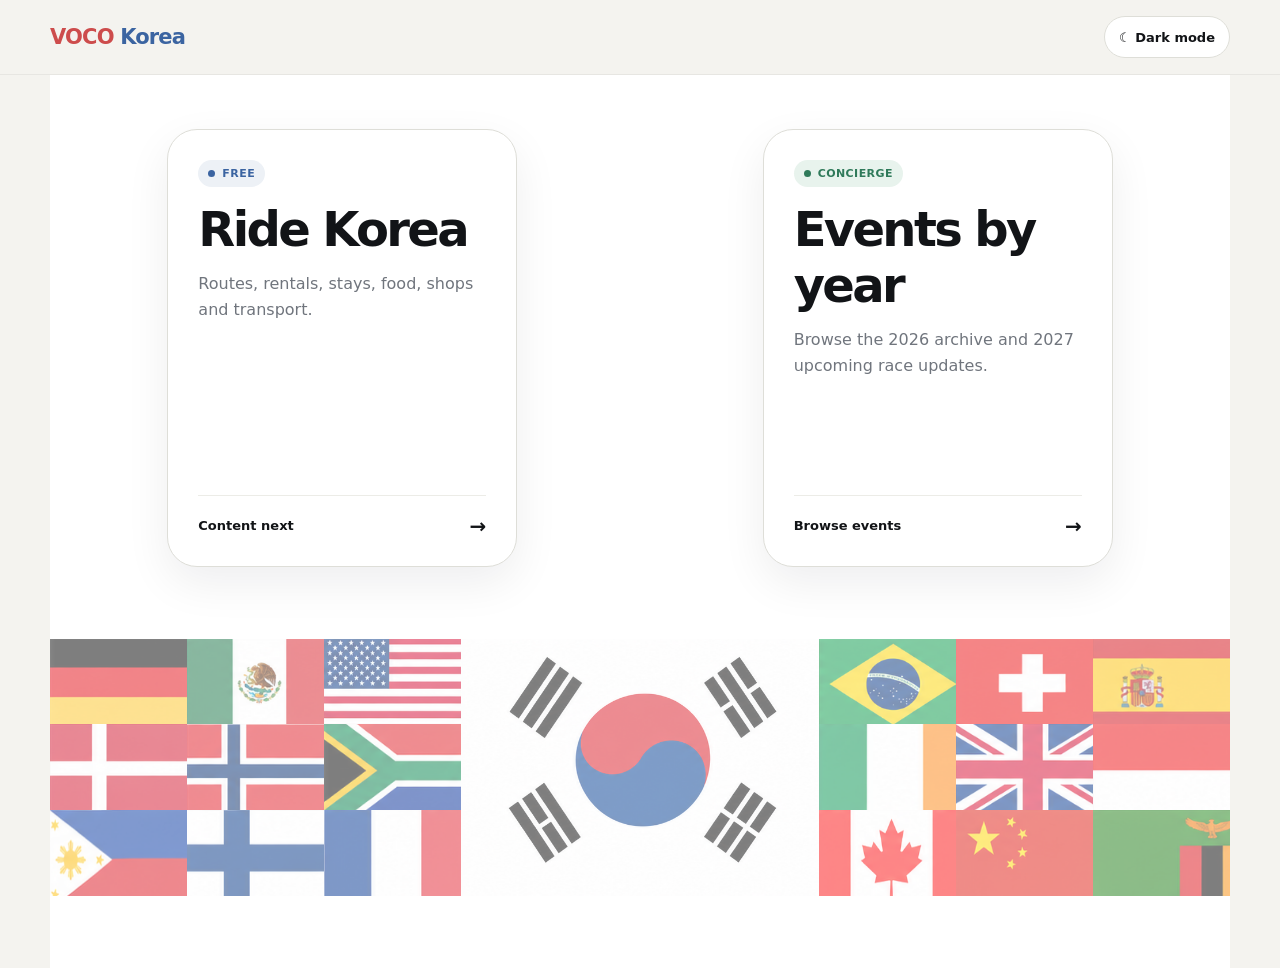
==== index.html @ 32581692 "Trim flag display bounds and remove mosaic seams" ====
<!doctype html><html><head><meta charset="utf-8"><meta name="viewport" content="width=device-width,initial-scale=1"><title>VOCO Korea</title>
<style>
:root{
  --ink:#121417; --muted:#70757d; --paper:#f4f3ef; --card:#fff; --line:#deded8;
  --red:#cd4c4c; --blue:#3b64a1; --green:#2f7a5a; --amber:#9b6c20;
  --shadow:0 16px 45px rgba(18,20,23,.07); --radius:26px;
}
*{box-sizing:border-box}
html{scroll-behavior:smooth}
body{margin:0;background:var(--paper);color:var(--ink);font-family:Inter,ui-sans-serif,system-ui,-apple-system,BlinkMacSystemFont,"Segoe UI",sans-serif}
a{color:inherit;text-decoration:none}
button,input{font:inherit}
.wrap{width:min(1180px,calc(100% - 40px));margin:auto}
header{position:sticky;top:0;z-index:50;background:rgba(244,243,239,.91);backdrop-filter:blur(14px);border-bottom:1px solid rgba(18,20,23,.06)}
nav{height:74px;display:flex;align-items:center;justify-content:space-between;gap:24px}
.brand{font-weight:900;letter-spacing:-.04em;font-size:21px}
.brand .red{color:var(--red)} .brand .blue{color:var(--blue)}
.navlinks{display:flex;align-items:center;gap:24px;color:#555b64;font-size:14px}
.hero{padding:72px 0 28px}
.eyebrow{display:inline-flex;align-items:center;gap:8px;border:1px solid var(--line);background:#fff;border-radius:999px;padding:8px 12px;font-size:12px;font-weight:850}
.dot{width:8px;height:8px;border-radius:50%;background:var(--blue)}
h1{font-size:clamp(58px,8.5vw,108px);line-height:.9;letter-spacing:-.075em;margin:18px 0 21px}
h1 span{color:var(--blue)}
.lead{max-width:760px;color:var(--muted);font-size:18px;line-height:1.65;margin:0}
.archive-section{padding:32px 0 86px}
.year-nav{display:flex;gap:10px;align-items:center;margin:10px 0 26px;position:sticky;top:88px;z-index:30;width:max-content;padding:6px;border:1px solid var(--line);border-radius:17px;background:rgba(255,255,255,.92);backdrop-filter:blur(12px);box-shadow:0 8px 26px rgba(18,20,23,.06)}
.year-btn{border:0;background:transparent;color:#737981;border-radius:12px;padding:11px 18px;cursor:pointer;font-weight:900;font-size:14px}
.year-btn.active{background:var(--ink);color:#fff}
.year-panel{display:none}
.year-panel.active{display:block;animation:fade .18s ease}
@keyframes fade{from{opacity:.2;transform:translateY(4px)}to{opacity:1;transform:none}}
.year-head{display:flex;align-items:end;justify-content:space-between;gap:28px;margin-bottom:24px}
.year-head h2{font-size:46px;letter-spacing:-.055em;margin:0}
.year-head p{margin:0;max-width:575px;color:var(--muted);line-height:1.55}
.summary{display:flex;gap:8px;flex-wrap:wrap;margin-top:14px}
.summary span{padding:7px 10px;background:#e9e8e2;border-radius:999px;color:#666b72;font-size:11px;font-weight:850}
.cards{display:grid;grid-template-columns:repeat(3,1fr);gap:18px}
.card{min-height:380px;border:1px solid var(--line);border-radius:var(--radius);background:#fff;padding:25px;display:flex;flex-direction:column;justify-content:space-between;position:relative;overflow:hidden;box-shadow:0 8px 24px rgba(18,20,23,.035);transition:.2s ease}
.card:hover{transform:translateY(-4px);box-shadow:var(--shadow)}
.card:before{content:"";position:absolute;width:165px;height:165px;border:3px solid var(--blue);border-radius:50%;right:-76px;top:-76px;opacity:.075;box-shadow:0 0 0 32px var(--blue),0 0 0 64px var(--blue)}
.card-top,.card-bottom{position:relative;z-index:1}
.status{display:inline-flex;align-items:center;gap:7px;border-radius:999px;padding:7px 10px;font-size:11px;font-weight:900;letter-spacing:.04em;text-transform:uppercase;background:#f1f1ed;color:#555b63}
.status.returning{background:#e8f3ed;color:var(--green)}
.status.tba{background:#f7f0e2;color:var(--amber)}
.status.archive{background:#edf1f6;color:var(--blue)}
.status i{width:7px;height:7px;border-radius:50%;background:currentColor}
.place{margin-top:18px;font-size:12px;color:#777c84;font-weight:850;text-transform:uppercase;letter-spacing:.07em}
.card h3{font-size:27px;letter-spacing:-.045em;line-height:1.06;margin:8px 0 12px}
.meta{display:grid;gap:8px;margin-top:18px}
.row{display:flex;justify-content:space-between;gap:18px;border-top:1px solid #ecece7;padding-top:9px;font-size:13px}
.row span{color:var(--muted)}
.row b{text-align:right}
.note{margin-top:16px;background:#f6f6f2;border-radius:14px;padding:12px 13px;font-size:12px;line-height:1.48;color:#60666e}
.btnrow{display:flex;gap:8px;flex-wrap:wrap;margin-top:23px}
.btn{min-height:45px;padding:0 16px;border-radius:14px;border:1px solid var(--ink);background:var(--ink);color:#fff;display:inline-flex;align-items:center;justify-content:center;font-size:13px;font-weight:850;cursor:pointer}
.btn.secondary{background:#fff;color:var(--ink);border-color:var(--line)}
.prototype{font-size:11px;color:#8a8f96;margin-top:9px}
.info-strip{margin-top:34px;border:1px solid var(--line);background:#ecebe6;border-radius:22px;padding:20px;display:flex;justify-content:space-between;gap:24px}
.info-strip strong{font-size:14px}
.info-strip p{margin:4px 0 0;color:#686e76;font-size:12px;line-height:1.5;max-width:760px}
footer{padding:24px 0 55px;color:#81868d;font-size:12px}
.modal{position:fixed;inset:0;background:rgba(15,17,20,.55);z-index:100;display:none;align-items:center;justify-content:center;padding:20px}
.modal.open{display:flex}
.modalbox{width:min(500px,100%);background:#fff;border-radius:24px;padding:26px;box-shadow:0 30px 80px rgba(0,0,0,.25)}
.modalbox h3{margin:0 0 8px;font-size:28px;letter-spacing:-.04em}
.modalbox p{margin:0 0 20px;color:var(--muted);line-height:1.55}
.close{float:right;border:0;background:#f0f0ec;border-radius:10px;width:36px;height:36px;cursor:pointer;font-size:18px}
.emailrow{display:flex;gap:8px}
.emailrow input{flex:1;min-width:0;height:44px;border:1px solid #d8d9d6;border-radius:12px;padding:0 12px;background:#fff}
.small{font-size:11px;color:#7c8188;margin-top:8px}
@media(max-width:960px){.cards{grid-template-columns:1fr 1fr}.navlinks{display:none}}
@media(max-width:640px){
 .wrap{width:min(100% - 24px,1180px)} .cards{grid-template-columns:1fr}
 .year-head{display:block}.year-head p{margin-top:10px}.year-nav{top:82px}
 .info-strip{display:block}.emailrow{display:grid}
}


.landing{min-height:calc(100vh - 74px);padding:54px 0 72px;background:#fff}
.landing-shell{width:100%}
.choices{display:flex;align-items:center;justify-content:space-between;gap:clamp(40px,10vw,150px);margin:0 auto 64px}
.choice{width:min(350px,34vw);aspect-ratio:4/5;min-height:0;background:#fff;border:1px solid var(--line);border-radius:30px;padding:30px;display:flex;flex-direction:column;justify-content:space-between;box-shadow:var(--shadow);transition:.2s ease}
.choice:hover{transform:translateY(-5px);box-shadow:0 20px 56px rgba(18,20,23,.11)}
.choice h2{font-size:clamp(34px,4vw,48px);letter-spacing:-.055em;margin:14px 0 14px}
.choice p{color:var(--muted);line-height:1.6;margin:0}
.choice-foot{display:flex;align-items:center;justify-content:space-between;gap:12px;padding-top:20px;border-top:1px solid #ecece7;font-size:13px;font-weight:900}
.choice-foot span:last-child{font-size:20px;line-height:1}
.flag-stage{width:100%;padding-top:8px}
.flag-mosaic{display:grid;grid-template-columns:1.15fr 1fr 1.15fr;align-items:stretch;gap:0;width:100%;aspect-ratio:4.58/1;opacity:.5}
.flag-side{height:100%;display:grid;grid-template-columns:repeat(3,1fr);grid-template-rows:repeat(3,1fr);gap:0;min-width:0}
.flag-cell{min-width:0;min-height:0;position:relative;overflow:hidden}
.flag-cell img,.flag-korea{position:absolute;display:block;width:var(--flag-width);height:var(--flag-height);left:var(--flag-left);top:var(--flag-top);max-width:none}
.flag-center{height:100%;min-width:0;position:relative;overflow:hidden}
@media(max-width:760px){
 .landing{padding:34px 0 54px}
 .choices{gap:16px;margin-bottom:44px}
 .choice{width:calc(50% - 8px);padding:20px;border-radius:24px}
 .choice h2{font-size:30px}
 .choice p{font-size:13px}
 .choice-foot{font-size:11px}
}
@media(max-width:520px){
 .choices{align-items:stretch}
 .choice{padding:16px;border-radius:20px}
 .choice h2{font-size:25px}
 .choice p{display:none}
 .status{font-size:9px;padding:6px 8px}
 .flag-stage{overflow:hidden}
 .flag-mosaic{width:700px;max-width:none;position:relative;left:50%;transform:translateX(-50%)}
}
</style><link rel="stylesheet" href="assets/theme.css">
<script src="assets/theme.js"></script>
</head><body>
<header><div class="wrap"><nav><div class="brand"><span class="red">VOCO</span> <span class="blue">Korea</span></div><button type="button" class="theme-toggle" data-theme-toggle aria-label="Dark mode" aria-pressed="false">☾ Dark mode</button>
</nav></div></header>
<main class="wrap landing"><div class="landing-shell">
<div class="choices" style="justify-content: space-evenly;">
  <div class="choice">
    <div><div class="status archive"><i></i>FREE</div><h2>Ride Korea</h2><p>Routes, rentals, stays, food, shops and transport.</p></div>
    <div class="choice-foot"><span>Content next</span><span>→</span></div>
  </div>
  <a class="choice" href="race-support.html">
    <div><div class="status returning"><i></i>CONCIERGE</div><h2>Events by year</h2><p>Browse the 2026 archive and 2027 upcoming race updates.</p></div>
    <div class="choice-foot"><span>Browse events</span><span>→</span></div>
  </a>
</div>

<section class="flag-stage" aria-label="Seorak Granfondo participating countries">
  <div class="flag-mosaic">
    <div class="flag-side flag-left">
      <div class="flag-cell"><img src="assets/flags/de.png" style="--flag-width:104.44444%;--flag-height:103.33333%;--flag-left:-3.88889%;--flag-top:-2.50000%" alt="Germany"></div>
      <div class="flag-cell"><img src="assets/flags/mx.png" style="--flag-width:105.37634%;--flag-height:103.33333%;--flag-left:-4.83871%;--flag-top:-2.50000%" alt="Mexico"></div>
      <div class="flag-cell"><img src="assets/flags/us.png" style="--flag-width:106.28019%;--flag-height:103.33333%;--flag-left:-5.79710%;--flag-top:-2.50000%" alt="United States"></div>
      <div class="flag-cell"><img src="assets/flags/dk.png" style="--flag-width:104.44444%;--flag-height:105.55556%;--flag-left:-3.88889%;--flag-top:-4.62963%" alt="Denmark"></div>
      <div class="flag-cell"><img src="assets/flags/no.png" style="--flag-width:104.44444%;--flag-height:107.54717%;--flag-left:-3.88889%;--flag-top:-6.60377%" alt="Norway"></div>
      <div class="flag-cell"><img src="assets/flags/za.png" style="--flag-width:104.44444%;--flag-height:110.57692%;--flag-left:-3.88889%;--flag-top:-9.61538%" alt="South Africa"></div>
      <div class="flag-cell"><img src="assets/flags/ph.png" style="--flag-width:105.61798%;--flag-height:110.58824%;--flag-left:-5.05618%;--flag-top:-9.41176%" alt="Philippines"></div>
      <div class="flag-cell"><img src="assets/flags/fi.png" style="--flag-width:105.02793%;--flag-height:115.84158%;--flag-left:-4.46927%;--flag-top:-14.85149%" alt="Finland"></div>
      <div class="flag-cell"><img src="assets/flags/fr.png" style="--flag-width:105.37634%;--flag-height:110.37736%;--flag-left:-4.83871%;--flag-top:-9.43396%" alt="France"></div>
    </div>
    <div class="flag-center"><img class="flag-korea" src="assets/flags/kr.png" style="--flag-width:101.93548%;--flag-height:102.46637%;--flag-left:-1.77419%;--flag-top:-2.24215%" alt="South Korea"></div>
    <div class="flag-side flag-right">
      <div class="flag-cell"><img src="assets/flags/br.png" style="--flag-width:108.64865%;--flag-height:103.33333%;--flag-left:-8.10811%;--flag-top:-2.50000%" alt="Brazil"></div>
      <div class="flag-cell"><img src="assets/flags/ch.png" style="--flag-width:111.97605%;--flag-height:104.20168%;--flag-left:-11.37725%;--flag-top:-3.36134%" alt="Switzerland"></div>
      <div class="flag-cell"><img src="assets/flags/es.png" style="--flag-width:111.97605%;--flag-height:106.54206%;--flag-left:-11.37725%;--flag-top:-5.60748%" alt="Spain"></div>
      <div class="flag-cell"><img src="assets/flags/ie.png" style="--flag-width:111.97605%;--flag-height:108.57143%;--flag-left:-11.37725%;--flag-top:-7.61905%" alt="Ireland"></div>
      <div class="flag-cell"><img src="assets/flags/gb.png" style="--flag-width:111.97605%;--flag-height:107.40741%;--flag-left:-11.37725%;--flag-top:-6.48148%" alt="United Kingdom"></div>
      <div class="flag-cell"><img src="assets/flags/id.png" style="--flag-width:111.97605%;--flag-height:111.90476%;--flag-left:-11.37725%;--flag-top:-10.71429%" alt="Indonesia"></div>
      <div class="flag-cell"><img src="assets/flags/ca.png" style="--flag-width:106.79612%;--flag-height:110.37736%;--flag-left:-6.31068%;--flag-top:-9.43396%" alt="Canada"></div>
      <div class="flag-cell"><img src="assets/flags/cn.png" style="--flag-width:109.23913%;--flag-height:110.37736%;--flag-left:-8.69565%;--flag-top:-9.43396%" alt="China"></div>
      <div class="flag-cell"><img src="assets/flags/zm.png" style="--flag-width:112.65060%;--flag-height:110.37736%;--flag-left:-12.04819%;--flag-top:-9.43396%" alt="Zambia"></div>
    </div>
  </div>
</section>
</div></main></body></html>
---- assets/theme.css ----
:root { color-scheme: light; }
:root[data-theme="dark"] {
  color-scheme: dark;
  --ink: #edf0f5;
  --muted: #a9b1be;
  --paper: #111419;
  --card: #1b2028;
  --line: #363e4b;
  --red: #f28383;
  --blue: #91b8f4;
  --green: #86d5ac;
  --amber: #edc17b;
  --shadow: 0 16px 45px rgba(0,0,0,.3);
}
.theme-toggle {
  flex-shrink: 0;
  margin-left: auto;
  min-height: 42px;
  padding: 9px 14px;
  border: 1px solid var(--line);
  border-radius: 999px;
  background: var(--card);
  color: var(--ink);
  font-size: 13px;
  font-weight: 700;
  cursor: pointer;
}
.theme-toggle:hover { border-color: var(--blue); }
.theme-toggle:focus-visible { outline: 3px solid var(--blue); outline-offset: 3px; }
:root[data-theme="dark"] header { background: rgba(17,20,25,.94); border-color: var(--line); }
:root[data-theme="dark"] :is(.landing,.choice,.card,.panel,.hero-panel,.modalbox,.eyebrow,.pill,.btn.secondary,.emailrow input) { background: var(--card); color: var(--ink); }
:root[data-theme="dark"] .landing { background: var(--paper); }
:root[data-theme="dark"] :is(.navlinks,.place,.back,.legend-row,.note,.info-strip p,.sourcebox p,.helpbox p,.small,.prototype,footer) { color: var(--muted); }
:root[data-theme="dark"] .navlinks a:hover { color: var(--ink); }
:root[data-theme="dark"] :is(.row,.meta-row,.stat,.choice-foot,.emailrow input) { border-color: var(--line); }
:root[data-theme="dark"] :is(.note,.summary span,.info-strip,.sourcebox,.close,.status) { background: #272e39; color: #c1c9d5; }
:root[data-theme="dark"] .year-nav { background: rgba(27,32,40,.95); }
:root[data-theme="dark"] .year-btn { color: var(--muted); }
:root[data-theme="dark"] :is(.btn,.year-btn.active) { background: #dce7f7; color: #151c26; }
:root[data-theme="dark"] .btn.secondary { background: var(--card); color: var(--ink); }
:root[data-theme="dark"] .status.returning { background: #203b30; color: var(--green); }
:root[data-theme="dark"] :is(.status.tba,.status.unverified,.warning) { background: #3b3021; color: var(--amber); }
:root[data-theme="dark"] :is(.status.archive,.helpbox) { background: #253347; color: var(--blue); }
:root[data-theme="dark"] input::placeholder { color: var(--muted); }
@media (max-width: 520px) { .theme-toggle { padding: 8px 11px; font-size: 12px; } }
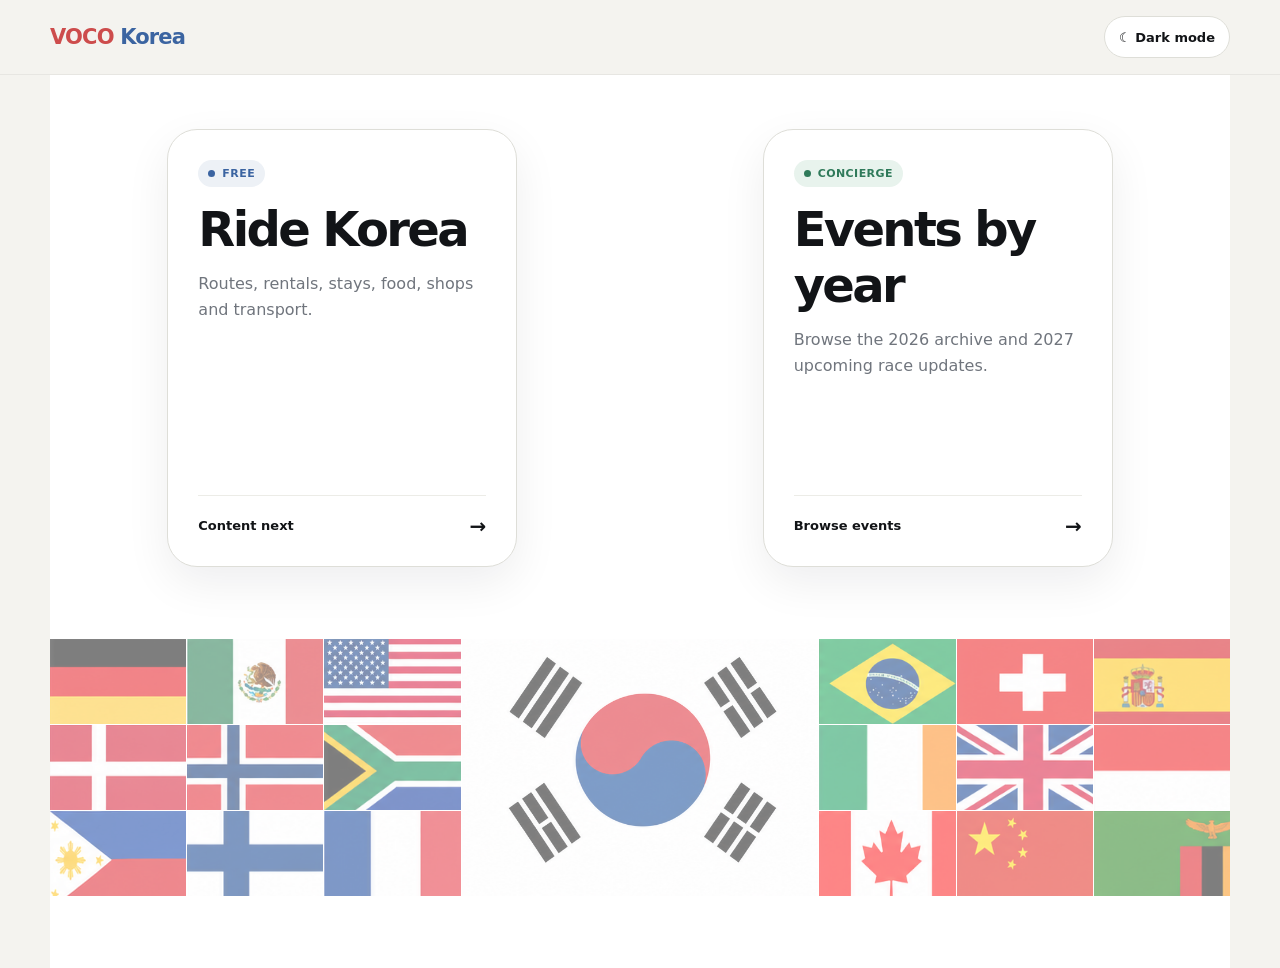
==== commit 24994074: "Add one-pixel spacing between flags" ====
--- a/index.html
+++ b/index.html
@@ -86,8 +86,8 @@
 .choice-foot{display:flex;align-items:center;justify-content:space-between;gap:12px;padding-top:20px;border-top:1px solid #ecece7;font-size:13px;font-weight:900}
 .choice-foot span:last-child{font-size:20px;line-height:1}
 .flag-stage{width:100%;padding-top:8px}
-.flag-mosaic{display:grid;grid-template-columns:1.15fr 1fr 1.15fr;align-items:stretch;gap:0;width:100%;aspect-ratio:4.58/1;opacity:.5}
-.flag-side{height:100%;display:grid;grid-template-columns:repeat(3,1fr);grid-template-rows:repeat(3,1fr);gap:0;min-width:0}
+.flag-mosaic{display:grid;grid-template-columns:1.15fr 1fr 1.15fr;align-items:stretch;gap:1px;width:100%;aspect-ratio:4.58/1;opacity:.5}
+.flag-side{height:100%;display:grid;grid-template-columns:repeat(3,1fr);grid-template-rows:repeat(3,1fr);gap:1px;min-width:0}
 .flag-cell{min-width:0;min-height:0;position:relative;overflow:hidden}
 .flag-cell img,.flag-korea{position:absolute;display:block;width:var(--flag-width);height:var(--flag-height);left:var(--flag-left);top:var(--flag-top);max-width:none}
 .flag-center{height:100%;min-width:0;position:relative;overflow:hidden}
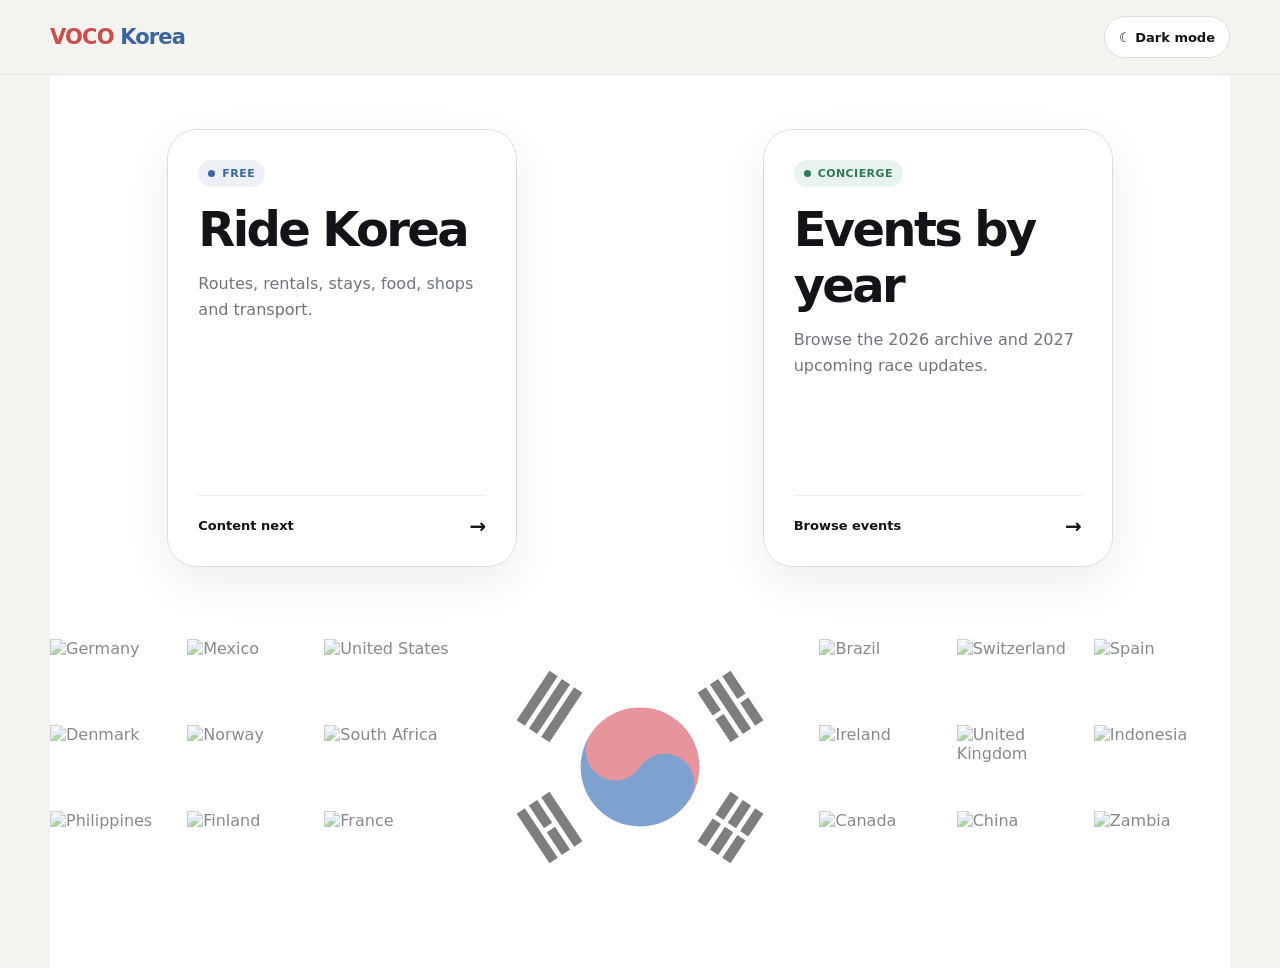
==== commit 6583c636: "Use complete flag artwork with uncropped responsive proportions" ====
--- a/index.html
+++ b/index.html
@@ -86,11 +86,11 @@
 .choice-foot{display:flex;align-items:center;justify-content:space-between;gap:12px;padding-top:20px;border-top:1px solid #ecece7;font-size:13px;font-weight:900}
 .choice-foot span:last-child{font-size:20px;line-height:1}
 .flag-stage{width:100%;padding-top:8px}
-.flag-mosaic{display:grid;grid-template-columns:1.15fr 1fr 1.15fr;align-items:stretch;gap:1px;width:100%;aspect-ratio:4.58/1;opacity:.5}
-.flag-side{height:100%;display:grid;grid-template-columns:repeat(3,1fr);grid-template-rows:repeat(3,1fr);gap:1px;min-width:0}
-.flag-cell{min-width:0;min-height:0;position:relative;overflow:hidden}
-.flag-cell img,.flag-korea{position:absolute;display:block;width:var(--flag-width);height:var(--flag-height);left:var(--flag-left);top:var(--flag-top);max-width:none}
-.flag-center{height:100%;min-width:0;position:relative;overflow:hidden}
+.flag-mosaic{display:grid;grid-template-columns:1.15fr 1fr 1.15fr;grid-template-rows:minmax(0,1fr);align-items:stretch;gap:1px;width:100%;aspect-ratio:4.58/1;opacity:.5}
+.flag-side{height:100%;display:grid;grid-template-columns:repeat(3,1fr);grid-template-rows:repeat(3,minmax(0,1fr));gap:1px;min-width:0;min-height:0}
+.flag-cell{min-width:0;min-height:0;display:flex;align-items:center;justify-content:center}
+.flag-cell img,.flag-korea{display:block;width:100%;height:100%;object-fit:contain;min-width:0;min-height:0}
+.flag-center{height:100%;min-width:0;min-height:0;display:flex;align-items:center;justify-content:center}
 @media(max-width:760px){
  .landing{padding:34px 0 54px}
  .choices{gap:16px;margin-bottom:44px}
@@ -105,8 +105,6 @@
  .choice h2{font-size:25px}
  .choice p{display:none}
  .status{font-size:9px;padding:6px 8px}
- .flag-stage{overflow:hidden}
- .flag-mosaic{width:700px;max-width:none;position:relative;left:50%;transform:translateX(-50%)}
 }
 </style><link rel="stylesheet" href="assets/theme.css">
 <script src="assets/theme.js"></script>
@@ -128,27 +126,27 @@
 <section class="flag-stage" aria-label="Seorak Granfondo participating countries">
   <div class="flag-mosaic">
     <div class="flag-side flag-left">
-      <div class="flag-cell"><img src="assets/flags/de.png" style="--flag-width:104.44444%;--flag-height:103.33333%;--flag-left:-3.88889%;--flag-top:-2.50000%" alt="Germany"></div>
-      <div class="flag-cell"><img src="assets/flags/mx.png" style="--flag-width:105.37634%;--flag-height:103.33333%;--flag-left:-4.83871%;--flag-top:-2.50000%" alt="Mexico"></div>
-      <div class="flag-cell"><img src="assets/flags/us.png" style="--flag-width:106.28019%;--flag-height:103.33333%;--flag-left:-5.79710%;--flag-top:-2.50000%" alt="United States"></div>
-      <div class="flag-cell"><img src="assets/flags/dk.png" style="--flag-width:104.44444%;--flag-height:105.55556%;--flag-left:-3.88889%;--flag-top:-4.62963%" alt="Denmark"></div>
-      <div class="flag-cell"><img src="assets/flags/no.png" style="--flag-width:104.44444%;--flag-height:107.54717%;--flag-left:-3.88889%;--flag-top:-6.60377%" alt="Norway"></div>
-      <div class="flag-cell"><img src="assets/flags/za.png" style="--flag-width:104.44444%;--flag-height:110.57692%;--flag-left:-3.88889%;--flag-top:-9.61538%" alt="South Africa"></div>
-      <div class="flag-cell"><img src="assets/flags/ph.png" style="--flag-width:105.61798%;--flag-height:110.58824%;--flag-left:-5.05618%;--flag-top:-9.41176%" alt="Philippines"></div>
-      <div class="flag-cell"><img src="assets/flags/fi.png" style="--flag-width:105.02793%;--flag-height:115.84158%;--flag-left:-4.46927%;--flag-top:-14.85149%" alt="Finland"></div>
-      <div class="flag-cell"><img src="assets/flags/fr.png" style="--flag-width:105.37634%;--flag-height:110.37736%;--flag-left:-4.83871%;--flag-top:-9.43396%" alt="France"></div>
+      <div class="flag-cell"><img src="assets/flags/de.svg" alt="Germany"></div>
+      <div class="flag-cell"><img src="assets/flags/mx.svg" alt="Mexico"></div>
+      <div class="flag-cell"><img src="assets/flags/us.svg" alt="United States"></div>
+      <div class="flag-cell"><img src="assets/flags/dk.svg" alt="Denmark"></div>
+      <div class="flag-cell"><img src="assets/flags/no.svg" alt="Norway"></div>
+      <div class="flag-cell"><img src="assets/flags/za.svg" alt="South Africa"></div>
+      <div class="flag-cell"><img src="assets/flags/ph.svg" alt="Philippines"></div>
+      <div class="flag-cell"><img src="assets/flags/fi.svg" alt="Finland"></div>
+      <div class="flag-cell"><img src="assets/flags/fr.svg" alt="France"></div>
     </div>
-    <div class="flag-center"><img class="flag-korea" src="assets/flags/kr.png" style="--flag-width:101.93548%;--flag-height:102.46637%;--flag-left:-1.77419%;--flag-top:-2.24215%" alt="South Korea"></div>
+    <div class="flag-center"><img class="flag-korea" src="assets/flags/kr.svg" alt="South Korea"></div>
     <div class="flag-side flag-right">
-      <div class="flag-cell"><img src="assets/flags/br.png" style="--flag-width:108.64865%;--flag-height:103.33333%;--flag-left:-8.10811%;--flag-top:-2.50000%" alt="Brazil"></div>
-      <div class="flag-cell"><img src="assets/flags/ch.png" style="--flag-width:111.97605%;--flag-height:104.20168%;--flag-left:-11.37725%;--flag-top:-3.36134%" alt="Switzerland"></div>
-      <div class="flag-cell"><img src="assets/flags/es.png" style="--flag-width:111.97605%;--flag-height:106.54206%;--flag-left:-11.37725%;--flag-top:-5.60748%" alt="Spain"></div>
-      <div class="flag-cell"><img src="assets/flags/ie.png" style="--flag-width:111.97605%;--flag-height:108.57143%;--flag-left:-11.37725%;--flag-top:-7.61905%" alt="Ireland"></div>
-      <div class="flag-cell"><img src="assets/flags/gb.png" style="--flag-width:111.97605%;--flag-height:107.40741%;--flag-left:-11.37725%;--flag-top:-6.48148%" alt="United Kingdom"></div>
-      <div class="flag-cell"><img src="assets/flags/id.png" style="--flag-width:111.97605%;--flag-height:111.90476%;--flag-left:-11.37725%;--flag-top:-10.71429%" alt="Indonesia"></div>
-      <div class="flag-cell"><img src="assets/flags/ca.png" style="--flag-width:106.79612%;--flag-height:110.37736%;--flag-left:-6.31068%;--flag-top:-9.43396%" alt="Canada"></div>
-      <div class="flag-cell"><img src="assets/flags/cn.png" style="--flag-width:109.23913%;--flag-height:110.37736%;--flag-left:-8.69565%;--flag-top:-9.43396%" alt="China"></div>
-      <div class="flag-cell"><img src="assets/flags/zm.png" style="--flag-width:112.65060%;--flag-height:110.37736%;--flag-left:-12.04819%;--flag-top:-9.43396%" alt="Zambia"></div>
+      <div class="flag-cell"><img src="assets/flags/br.svg" alt="Brazil"></div>
+      <div class="flag-cell"><img src="assets/flags/ch.svg" alt="Switzerland"></div>
+      <div class="flag-cell"><img src="assets/flags/es.svg" alt="Spain"></div>
+      <div class="flag-cell"><img src="assets/flags/ie.svg" alt="Ireland"></div>
+      <div class="flag-cell"><img src="assets/flags/gb.svg" alt="United Kingdom"></div>
+      <div class="flag-cell"><img src="assets/flags/id.svg" alt="Indonesia"></div>
+      <div class="flag-cell"><img src="assets/flags/ca.svg" alt="Canada"></div>
+      <div class="flag-cell"><img src="assets/flags/cn.svg" alt="China"></div>
+      <div class="flag-cell"><img src="assets/flags/zm.svg" alt="Zambia"></div>
     </div>
   </div>
 </section>
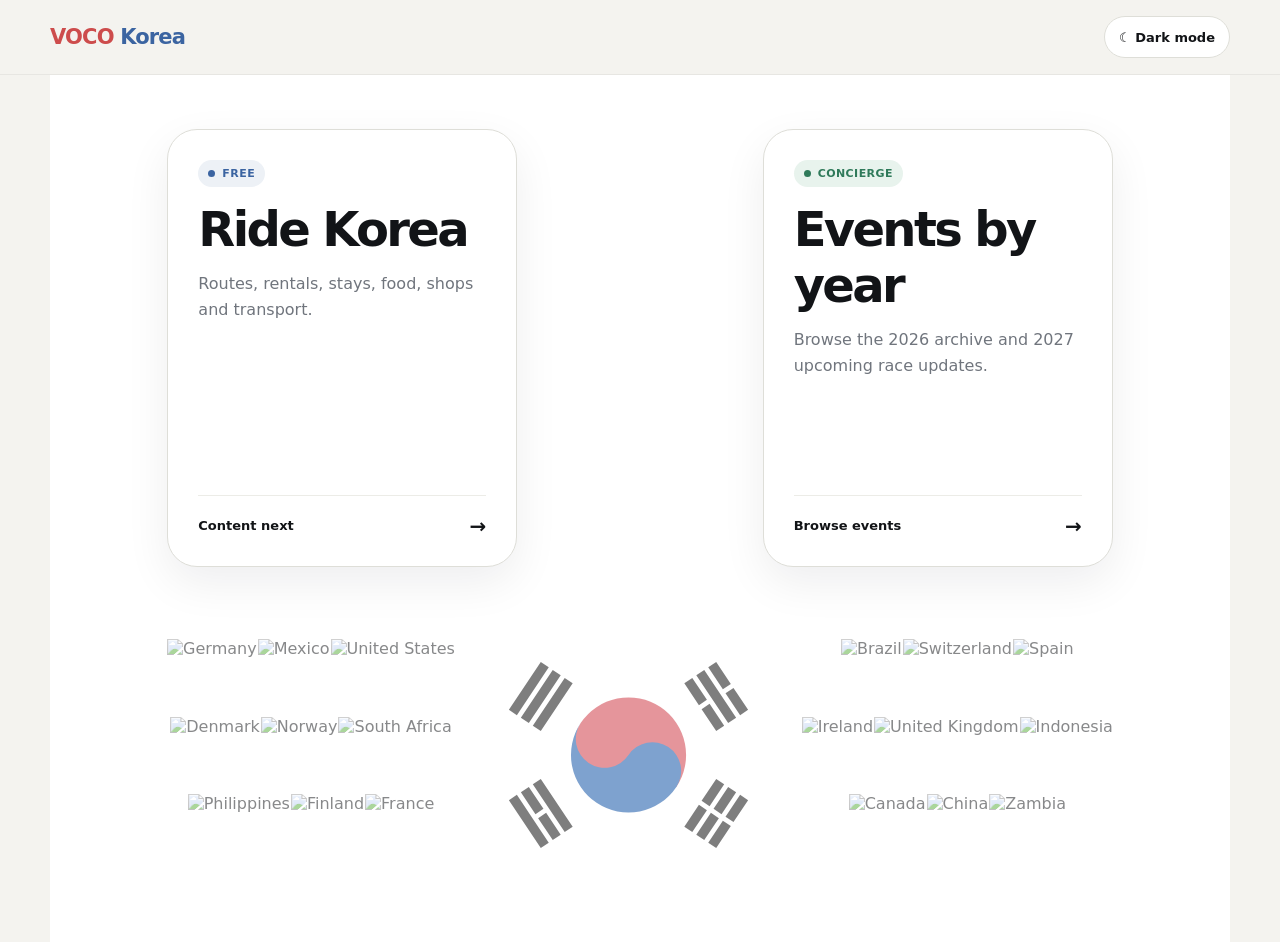
==== commit 623158c7: "Normalize surrounding flags to one-third of Korea flag height" ====
--- a/index.html
+++ b/index.html
@@ -85,12 +85,15 @@
 .choice p{color:var(--muted);line-height:1.6;margin:0}
 .choice-foot{display:flex;align-items:center;justify-content:space-between;gap:12px;padding-top:20px;border-top:1px solid #ecece7;font-size:13px;font-weight:900}
 .choice-foot span:last-child{font-size:20px;line-height:1}
-.flag-stage{width:100%;padding-top:8px}
-.flag-mosaic{display:grid;grid-template-columns:1.15fr 1fr 1.15fr;grid-template-rows:minmax(0,1fr);align-items:stretch;gap:1px;width:100%;aspect-ratio:4.58/1;opacity:.5}
-.flag-side{height:100%;display:grid;grid-template-columns:repeat(3,1fr);grid-template-rows:repeat(3,minmax(0,1fr));gap:1px;min-width:0;min-height:0}
-.flag-cell{min-width:0;min-height:0;display:flex;align-items:center;justify-content:center}
-.flag-cell img,.flag-korea{display:block;width:100%;height:100%;object-fit:contain;min-width:0;min-height:0}
-.flag-center{height:100%;min-width:0;min-height:0;display:flex;align-items:center;justify-content:center}
+/* The widest side rows total 5.3167 + 5.5 flag heights; Korea is 4.5. */
+.flag-stage{width:100%;padding-top:8px;container-type:inline-size}
+.flag-mosaic{--flag-height:calc((100cqw - 6px) / 15.3166667);display:flex;align-items:center;justify-content:center;gap:1px;width:100%;opacity:.5}
+.flag-side{display:flex;flex-direction:column;gap:1px;flex-shrink:0}
+.flag-row{display:flex;align-items:center;justify-content:center;gap:1px}
+.flag-cell{flex-shrink:0}
+.flag-cell img{display:block;height:var(--flag-height);width:auto;max-width:none}
+.flag-center{flex-shrink:0}
+.flag-korea{display:block;height:calc(var(--flag-height) * 3);width:auto;max-width:none}
 @media(max-width:760px){
  .landing{padding:34px 0 54px}
  .choices{gap:16px;margin-bottom:44px}
@@ -126,27 +129,17 @@
 <section class="flag-stage" aria-label="Seorak Granfondo participating countries">
   <div class="flag-mosaic">
     <div class="flag-side flag-left">
-      <div class="flag-cell"><img src="assets/flags/de.svg" alt="Germany"></div>
-      <div class="flag-cell"><img src="assets/flags/mx.svg" alt="Mexico"></div>
-      <div class="flag-cell"><img src="assets/flags/us.svg" alt="United States"></div>
-      <div class="flag-cell"><img src="assets/flags/dk.svg" alt="Denmark"></div>
-      <div class="flag-cell"><img src="assets/flags/no.svg" alt="Norway"></div>
-      <div class="flag-cell"><img src="assets/flags/za.svg" alt="South Africa"></div>
-      <div class="flag-cell"><img src="assets/flags/ph.svg" alt="Philippines"></div>
-      <div class="flag-cell"><img src="assets/flags/fi.svg" alt="Finland"></div>
-      <div class="flag-cell"><img src="assets/flags/fr.svg" alt="France"></div>
+      <div class="flag-row"><div class="flag-cell"><img src="assets/flags/de.svg" alt="Germany"></div><div class="flag-cell"><img src="assets/flags/mx.svg" alt="Mexico"></div><div class="flag-cell"><img src="assets/flags/us.svg" alt="United States"></div></div>
+      <div class="flag-row"><div class="flag-cell"><img src="assets/flags/dk.svg" alt="Denmark"></div><div class="flag-cell"><img src="assets/flags/no.svg" alt="Norway"></div><div class="flag-cell"><img src="assets/flags/za.svg" alt="South Africa"></div></div>
+      <div class="flag-row"><div class="flag-cell"><img src="assets/flags/ph.svg" alt="Philippines"></div><div class="flag-cell"><img src="assets/flags/fi.svg" alt="Finland"></div><div class="flag-cell"><img src="assets/flags/fr.svg" alt="France"></div></div>
+
     </div>
     <div class="flag-center"><img class="flag-korea" src="assets/flags/kr.svg" alt="South Korea"></div>
     <div class="flag-side flag-right">
-      <div class="flag-cell"><img src="assets/flags/br.svg" alt="Brazil"></div>
-      <div class="flag-cell"><img src="assets/flags/ch.svg" alt="Switzerland"></div>
-      <div class="flag-cell"><img src="assets/flags/es.svg" alt="Spain"></div>
-      <div class="flag-cell"><img src="assets/flags/ie.svg" alt="Ireland"></div>
-      <div class="flag-cell"><img src="assets/flags/gb.svg" alt="United Kingdom"></div>
-      <div class="flag-cell"><img src="assets/flags/id.svg" alt="Indonesia"></div>
-      <div class="flag-cell"><img src="assets/flags/ca.svg" alt="Canada"></div>
-      <div class="flag-cell"><img src="assets/flags/cn.svg" alt="China"></div>
-      <div class="flag-cell"><img src="assets/flags/zm.svg" alt="Zambia"></div>
+      <div class="flag-row"><div class="flag-cell"><img src="assets/flags/br.svg" alt="Brazil"></div><div class="flag-cell"><img src="assets/flags/ch.svg" alt="Switzerland"></div><div class="flag-cell"><img src="assets/flags/es.svg" alt="Spain"></div></div>
+      <div class="flag-row"><div class="flag-cell"><img src="assets/flags/ie.svg" alt="Ireland"></div><div class="flag-cell"><img src="assets/flags/gb.svg" alt="United Kingdom"></div><div class="flag-cell"><img src="assets/flags/id.svg" alt="Indonesia"></div></div>
+      <div class="flag-row"><div class="flag-cell"><img src="assets/flags/ca.svg" alt="Canada"></div><div class="flag-cell"><img src="assets/flags/cn.svg" alt="China"></div><div class="flag-cell"><img src="assets/flags/zm.svg" alt="Zambia"></div></div>
+
     </div>
   </div>
 </section>
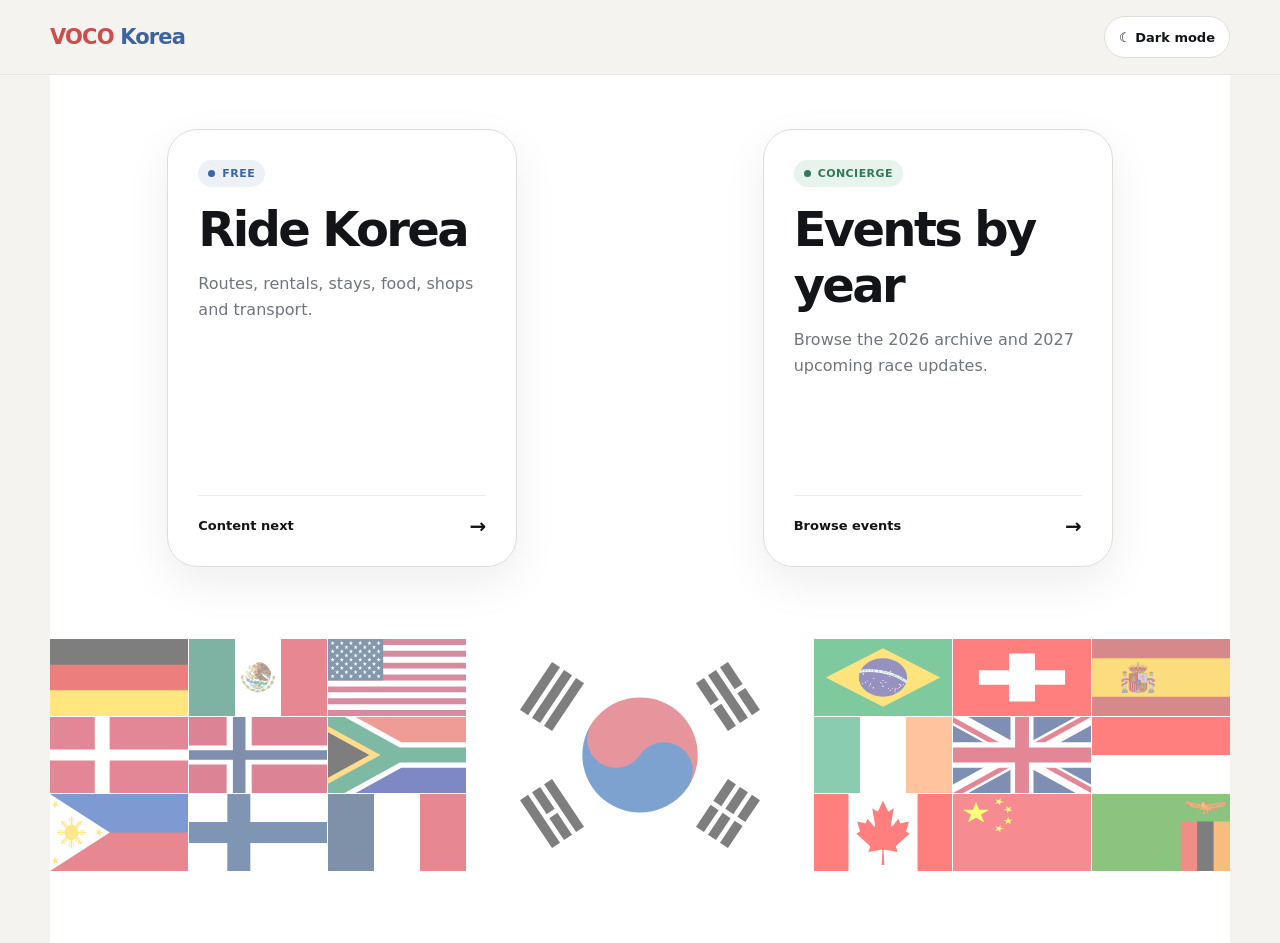
==== commit 33d47098: "Give all surrounding flags identical width and height" ====
--- a/index.html
+++ b/index.html
@@ -85,13 +85,13 @@
 .choice p{color:var(--muted);line-height:1.6;margin:0}
 .choice-foot{display:flex;align-items:center;justify-content:space-between;gap:12px;padding-top:20px;border-top:1px solid #ecece7;font-size:13px;font-weight:900}
 .choice-foot span:last-child{font-size:20px;line-height:1}
-/* The widest side rows total 5.3167 + 5.5 flag heights; Korea is 4.5. */
+/* All surrounding flags share a 1.8:1 box; Korea is three times taller. */
 .flag-stage{width:100%;padding-top:8px;container-type:inline-size}
-.flag-mosaic{--flag-height:calc((100cqw - 6px) / 15.3166667);display:flex;align-items:center;justify-content:center;gap:1px;width:100%;opacity:.5}
+.flag-mosaic{--flag-height:calc((100cqw - 6px) / 15.3);display:flex;align-items:center;justify-content:center;gap:1px;width:100%;opacity:.5}
 .flag-side{display:flex;flex-direction:column;gap:1px;flex-shrink:0}
 .flag-row{display:flex;align-items:center;justify-content:center;gap:1px}
-.flag-cell{flex-shrink:0}
-.flag-cell img{display:block;height:var(--flag-height);width:auto;max-width:none}
+.flag-cell{flex-shrink:0;width:calc(var(--flag-height) * 1.8);height:var(--flag-height)}
+.flag-cell img{display:block;width:100%;height:100%;object-fit:fill}
 .flag-center{flex-shrink:0}
 .flag-korea{display:block;height:calc(var(--flag-height) * 3);width:auto;max-width:none}
 @media(max-width:760px){
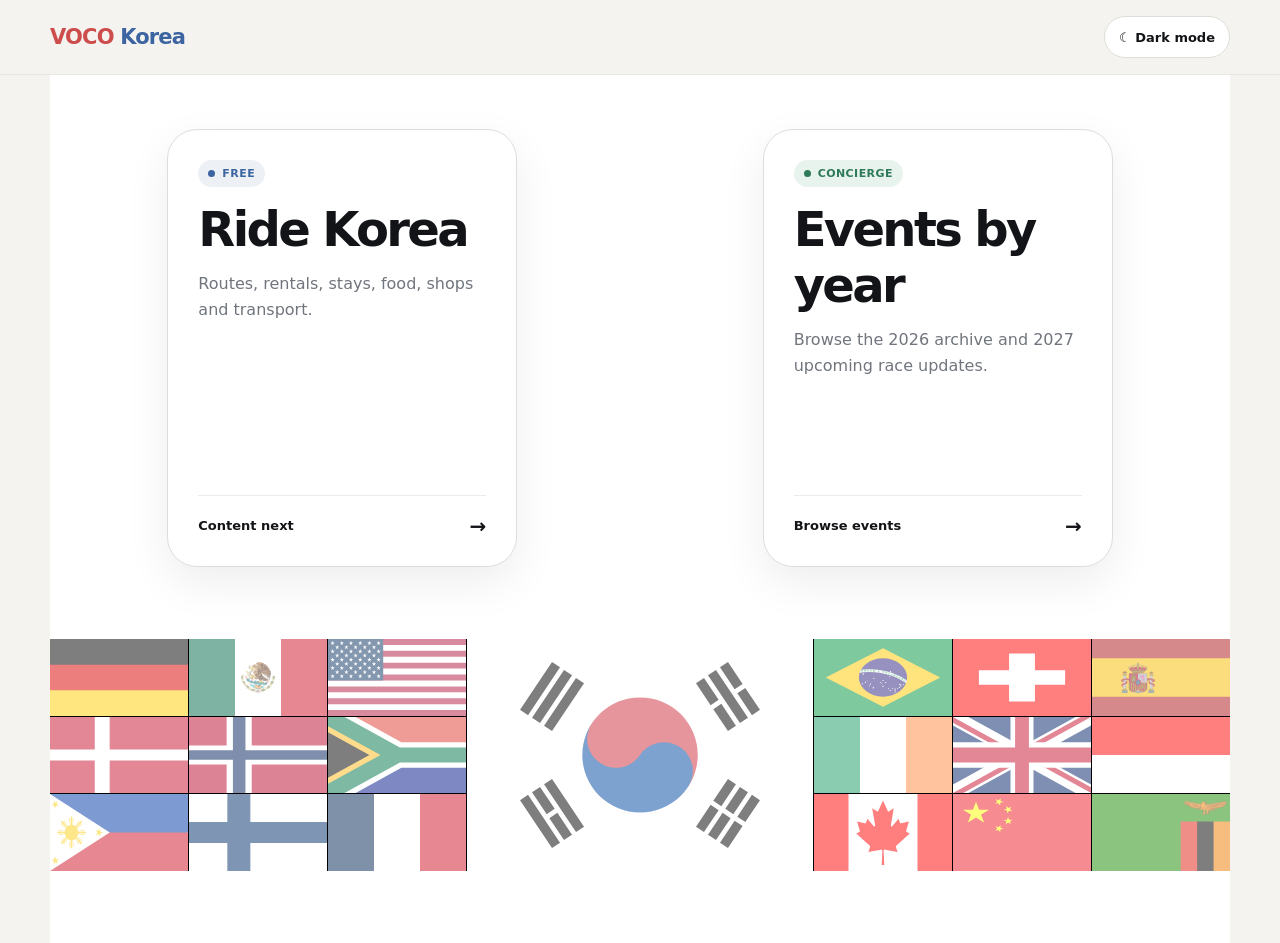
==== commit 0ac04cc3: "Add black one-pixel flag separators in light mode" ====
--- a/index.html
+++ b/index.html
@@ -87,13 +87,20 @@
 .choice-foot span:last-child{font-size:20px;line-height:1}
 /* All surrounding flags share a 1.8:1 box; Korea is three times taller. */
 .flag-stage{width:100%;padding-top:8px;container-type:inline-size}
-.flag-mosaic{--flag-height:calc((100cqw - 6px) / 15.3);display:flex;align-items:center;justify-content:center;gap:1px;width:100%;opacity:.5}
+.flag-mosaic{--flag-height:calc((100cqw - 6px) / 15.3);display:flex;align-items:center;justify-content:center;gap:1px;width:100%}
 .flag-side{display:flex;flex-direction:column;gap:1px;flex-shrink:0}
 .flag-row{display:flex;align-items:center;justify-content:center;gap:1px}
 .flag-cell{flex-shrink:0;width:calc(var(--flag-height) * 1.8);height:var(--flag-height)}
-.flag-cell img{display:block;width:100%;height:100%;object-fit:fill}
+.flag-cell img{display:block;width:100%;height:100%;object-fit:fill;opacity:.5}
 .flag-center{flex-shrink:0}
-.flag-korea{display:block;height:calc(var(--flag-height) * 3);width:auto;max-width:none}
+.flag-korea{display:block;height:calc(var(--flag-height) * 3);width:auto;max-width:none;opacity:.5}
+:root:not([data-theme="dark"]) :is(.flag-cell,.flag-row,.flag-center){position:relative}
+:root:not([data-theme="dark"]) .flag-cell + .flag-cell::before{content:"";position:absolute;left:-1px;top:0;width:1px;height:100%;background:#000}
+:root:not([data-theme="dark"]) .flag-row + .flag-row::before{content:"";position:absolute;left:0;top:-1px;width:100%;height:1px;background:#000}
+:root:not([data-theme="dark"]) .flag-center{align-self:stretch;display:flex;align-items:center}
+:root:not([data-theme="dark"]) .flag-center::before,:root:not([data-theme="dark"]) .flag-center::after{content:"";position:absolute;top:0;width:1px;height:100%;background:#000}
+:root:not([data-theme="dark"]) .flag-center::before{left:-1px}
+:root:not([data-theme="dark"]) .flag-center::after{right:-1px}
 @media(max-width:760px){
  .landing{padding:34px 0 54px}
  .choices{gap:16px;margin-bottom:44px}
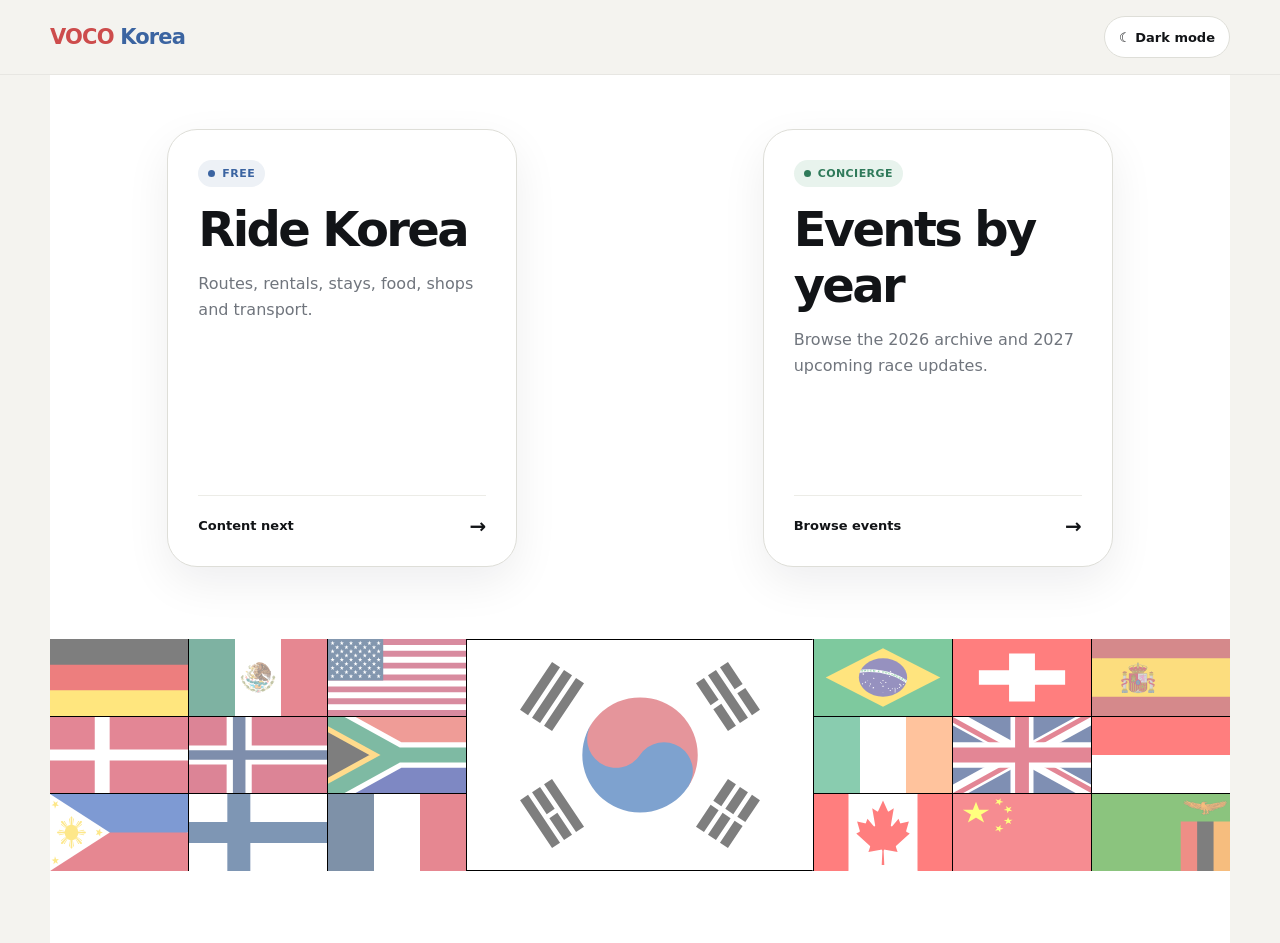
==== commit 3a259f24: "Add top and bottom black lines around Korea flag in light mode" ====
--- a/index.html
+++ b/index.html
@@ -97,7 +97,7 @@
 :root:not([data-theme="dark"]) :is(.flag-cell,.flag-row,.flag-center){position:relative}
 :root:not([data-theme="dark"]) .flag-cell + .flag-cell::before{content:"";position:absolute;left:-1px;top:0;width:1px;height:100%;background:#000}
 :root:not([data-theme="dark"]) .flag-row + .flag-row::before{content:"";position:absolute;left:0;top:-1px;width:100%;height:1px;background:#000}
-:root:not([data-theme="dark"]) .flag-center{align-self:stretch;display:flex;align-items:center}
+:root:not([data-theme="dark"]) .flag-center{align-self:stretch;display:flex;align-items:center;background:linear-gradient(#000,#000) top/100% 1px no-repeat,linear-gradient(#000,#000) bottom/100% 1px no-repeat}
 :root:not([data-theme="dark"]) .flag-center::before,:root:not([data-theme="dark"]) .flag-center::after{content:"";position:absolute;top:0;width:1px;height:100%;background:#000}
 :root:not([data-theme="dark"]) .flag-center::before{left:-1px}
 :root:not([data-theme="dark"]) .flag-center::after{right:-1px}
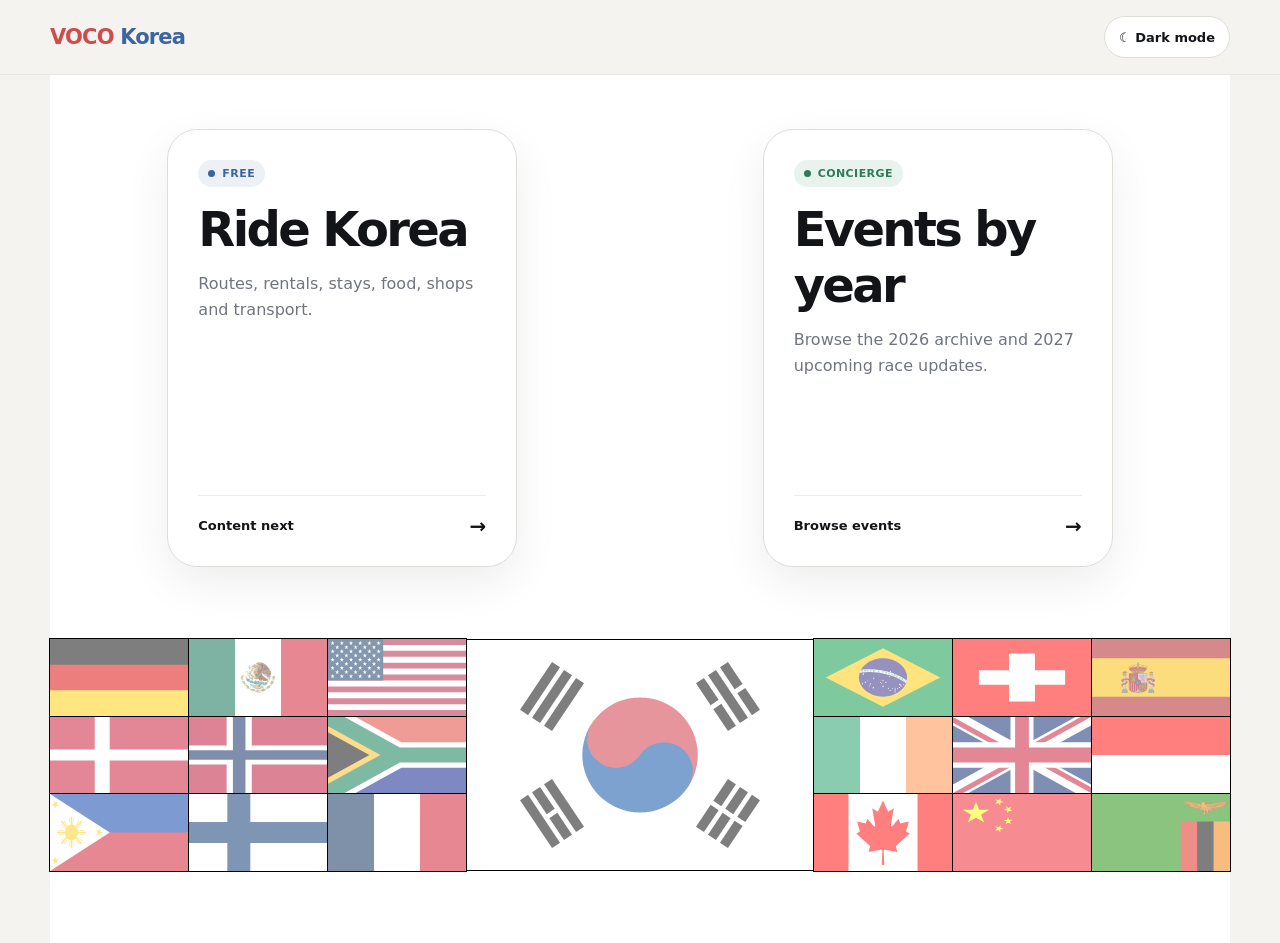
==== commit c4741bc5: "Outline every flag with a black one-pixel border in light mode" ====
--- a/index.html
+++ b/index.html
@@ -94,13 +94,7 @@
 .flag-cell img{display:block;width:100%;height:100%;object-fit:fill;opacity:.5}
 .flag-center{flex-shrink:0}
 .flag-korea{display:block;height:calc(var(--flag-height) * 3);width:auto;max-width:none;opacity:.5}
-:root:not([data-theme="dark"]) :is(.flag-cell,.flag-row,.flag-center){position:relative}
-:root:not([data-theme="dark"]) .flag-cell + .flag-cell::before{content:"";position:absolute;left:-1px;top:0;width:1px;height:100%;background:#000}
-:root:not([data-theme="dark"]) .flag-row + .flag-row::before{content:"";position:absolute;left:0;top:-1px;width:100%;height:1px;background:#000}
-:root:not([data-theme="dark"]) .flag-center{align-self:stretch;display:flex;align-items:center;background:linear-gradient(#000,#000) top/100% 1px no-repeat,linear-gradient(#000,#000) bottom/100% 1px no-repeat}
-:root:not([data-theme="dark"]) .flag-center::before,:root:not([data-theme="dark"]) .flag-center::after{content:"";position:absolute;top:0;width:1px;height:100%;background:#000}
-:root:not([data-theme="dark"]) .flag-center::before{left:-1px}
-:root:not([data-theme="dark"]) .flag-center::after{right:-1px}
+:root:not([data-theme="dark"]) :is(.flag-cell,.flag-center){outline:1px solid #000}
 @media(max-width:760px){
  .landing{padding:34px 0 54px}
  .choices{gap:16px;margin-bottom:44px}
